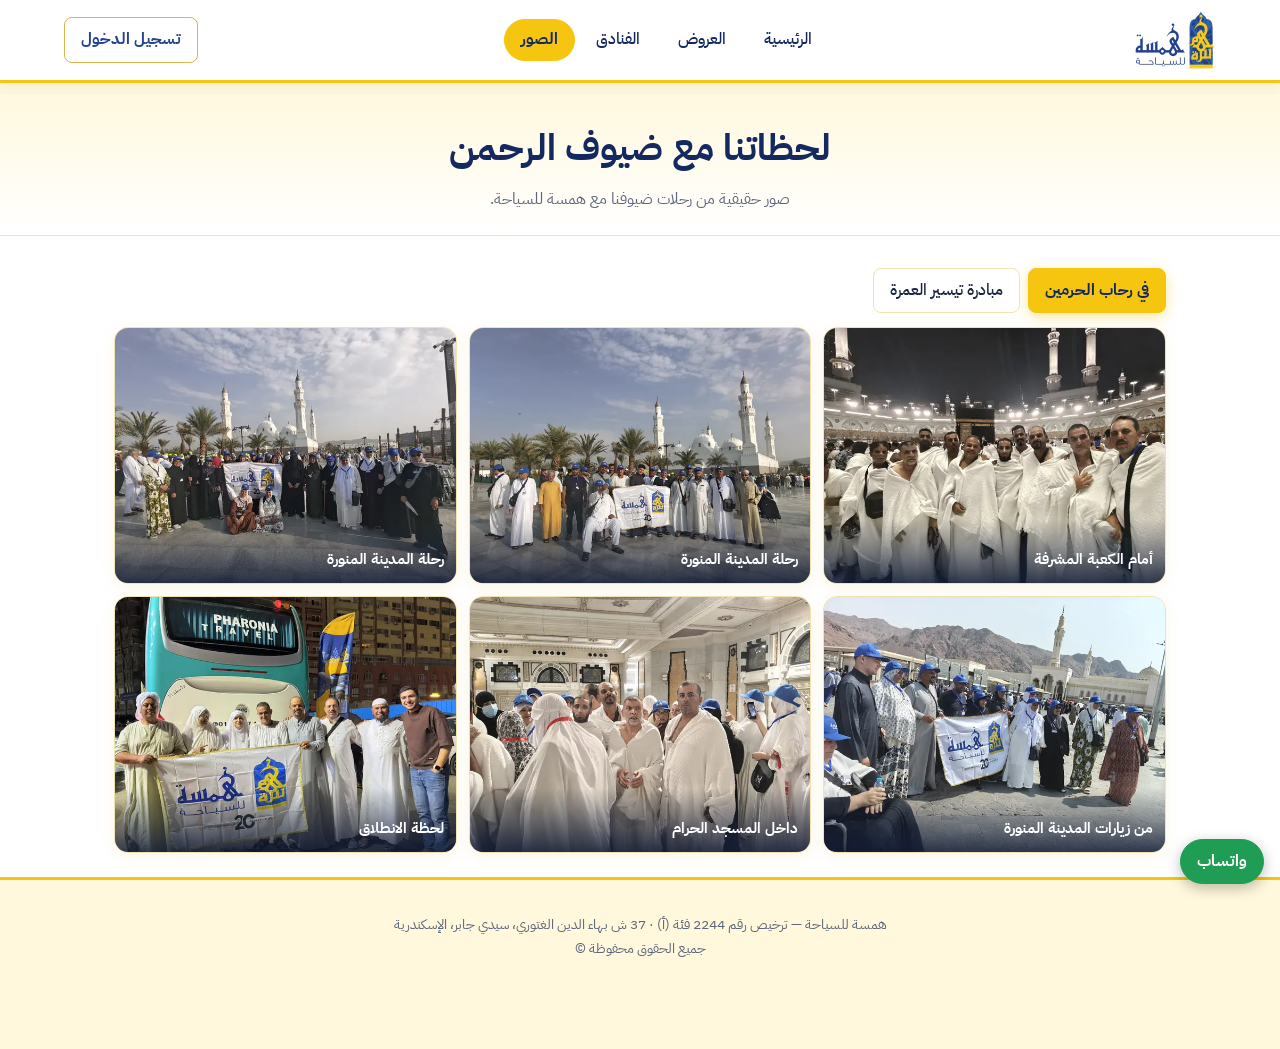
==== gallery.html @ f7a0fb5b "Add files via upload" ====
<!DOCTYPE html>
<html lang="ar" dir="rtl">
<head>
<meta charset="utf-8">
<meta name="viewport" content="width=device-width, initial-scale=1, viewport-fit=cover">
<meta name="theme-color" content="#ffffff">
<title>الصور | همسة للسياحة</title>
<meta name="description" content="صور حقيقية من رحلات ضيوف الرحمن مع همسة للسياحة.">
<link rel="icon" href="images/favicon.png">
<link rel="preconnect" href="https://fonts.googleapis.com">
<link rel="preconnect" href="https://fonts.gstatic.com" crossorigin>
<link rel="preconnect" href="https://script.google.com">
<link href="https://fonts.googleapis.com/css2?family=IBM+Plex+Sans+Arabic:wght@400;500;700&display=swap" rel="stylesheet">
<link rel="stylesheet" href="style.css">
</head>
<body>
<header><a href="index.html" aria-label="همسة للسياحة"><img src="images/logo-header.webp" width="164" height="120" alt="همسة للسياحة" style="height:60px;display:block;width:auto"></a>
<nav class="nv" aria-label="التنقل"><a href="index.html">الرئيسية</a><a href="offers.html">العروض</a><a href="hotels.html">الفنادق</a><a href="gallery.html" aria-current="page">الصور</a></nav>
<span class="acts"><button id="adminBtn" type="button" hidden>لوحة التحكم</button> <button id="loginBtn" type="button">تسجيل الدخول</button></span></header>
<div class="ph"><h1>لحظاتنا مع ضيوف الرحمن</h1><p>صور حقيقية من رحلات ضيوفنا مع همسة للسياحة.</p></div>
<main>
<section id="gallery" aria-label="معرض الصور"><div class="tabs" id="gtabs" role="tablist"></div><div class="gg" id="gg"></div></section>
</main>
<footer>همسة للسياحة — ترخيص رقم 2244 فئة (أ) · 37 ش بهاء الدين الغتوري، سيدي جابر، الإسكندرية<br>جميع الحقوق محفوظة ©</footer>
<a class="btn wa" id="wa" target="_blank" rel="noopener">واتساب</a>

<dialog id="glb" aria-label="معرض الصور"><button class="gx" type="button" aria-label="إغلاق">✕</button><button class="gn gp" type="button" aria-label="السابق"><svg width="22" height="22" viewBox="0 0 24 24" fill="none" stroke="currentColor" stroke-width="2.6" stroke-linecap="round" stroke-linejoin="round" aria-hidden="true"><path d="M9 5l7 7-7 7"/></svg></button><button class="gn gnx" type="button" aria-label="التالي"><svg width="22" height="22" viewBox="0 0 24 24" fill="none" stroke="currentColor" stroke-width="2.6" stroke-linecap="round" stroke-linejoin="round" aria-hidden="true"><path d="M15 5l-7 7 7 7"/></svg></button><figure><img alt=""><figcaption><b></b><small></small></figcaption></figure></dialog>

<script src="common.js"></script>
<script>ui();
// ===== لحظاتنا مع ضيوف الرحمن =====
// عشان تضيف صورة: حطها في images/gallery وضيف سطر هنا. التابات الفاضية بتختفي لوحدها.
const GCATS = { umra: 'في رحاب الحرمين', hajj: 'صور الحج', qora: 'مبادرة تيسير العمرة' };
// r = نسبة عرض/ارتفاع الصورة لو مش أفقية 4/3 (مثلاً بوستر طولي '4/5' أو صورة طولية '2/3'). التاب اللي فيه نسب مختلفة بيتعرض متراصّ تلقائي.
const GPH = [
  { c: 'umra', f: 'umra-1', t: 'أمام الكعبة المشرفة' },
  { c: 'umra', f: 'umra-2', t: 'رحلة المدينة المنورة' },
  { c: 'umra', f: 'umra-3', t: 'رحلة المدينة المنورة' },
  { c: 'umra', f: 'umra-4', t: 'من زيارات المدينة المنورة' },
  { c: 'umra', f: 'umra-5', t: 'داخل المسجد الحرام' },
  { c: 'umra', f: 'umra-6', t: 'لحظة الانطلاق' },
  { c: 'qora', f: 'qora-1', t: 'مبروك عمرة التيسير' },
  { c: 'qora', f: 'init-1', t: 'مبادرة تيسير العمرة', q: 1, r: '4/5' },
  { c: 'qora', f: 'qora-2', t: 'حضور سحب قرعة التيسير' },
  { c: 'qora', f: 'init-2', t: 'مبادرة تيسير العمرة', q: 1, r: '4/5' },
  { c: 'qora', f: 'qora-3', t: 'فرحة الحضور' },
  { c: 'qora', f: 'init-3', t: 'مبادرة تيسير العمرة', q: 1, r: '4/5' },
  { c: 'qora', f: 'qora-4', t: 'لحظات الفرح بعد الإعلان', r: '2/3' },
  { c: 'qora', f: 'init-4', t: 'مبادرة تيسير العمرة', q: 1, r: '4/5' },
  { c: 'qora', f: 'qora-5', t: 'دموع الفرح', r: '2/3' }
];
(() => {
  const $ = s => document.querySelector(s), cats = Object.keys(GCATS).filter(k => GPH.some(p => p.c === k));
  if (!cats.length) { $('#gg').innerHTML = '<p class="empty">الصور هتتضاف قريب.</p>'; return; }
  let cur = cats[0], list = [], idx = 0;
  const e = x => String(x).replace(/[&<>"]/g, c => ({ '&': '&amp;', '<': '&lt;', '>': '&gt;', '"': '&quot;' }[c]));
  function show() {
    list = GPH.filter(p => p.c === cur);
    $('#gg').className = 'gg' + (list.some(p => p.r) ? ' mas' : '');
    $('#gg').innerHTML = list.map((p, i) => `<a class="gi" href="images/gallery/${p.f}.webp" data-i="${i}" style="aspect-ratio:${p.r || '4/3'}"><img loading="lazy" decoding="async" width="640" height="480" alt="${e(p.t)}" src="images/gallery/${p.f}-t.webp"${p.p ? ` style="object-position:${p.p}"` : ''}>${p.q ? '' : `<span>${e(p.t)}</span>`}</a>`).join('');
  }
  function tabs() {
    $('#gtabs').hidden = cats.length < 2;
    $('#gtabs').innerHTML = cats.map(k => `<button type="button" role="tab" data-g="${k}" class="${k === cur ? 'on' : ''}" aria-selected="${k === cur}">${GCATS[k]}</button>`).join('');
  }
  $('#gtabs').onclick = ev => { const k = ev.target.dataset.g; if (!k) return; cur = k; tabs(); show(); };
  const dlg = $('#glb'), im = dlg.querySelector('img');
  function open(i) {
    idx = (i + list.length) % list.length; const p = list[idx];
    im.style.opacity = 0; im.onload = im.onerror = () => { im.style.opacity = 1; };
    im.src = 'images/gallery/' + p.f + '.webp'; im.alt = p.t;
    dlg.querySelector('figcaption b').textContent = p.t;
    dlg.querySelector('figcaption small').textContent = (idx + 1) + ' من ' + list.length;
    if (!dlg.open) dlg.showModal();
    const n = list[(idx + 1) % list.length]; new Image().src = 'images/gallery/' + n.f + '.webp';
  }
  $('#gg').onclick = ev => { const a = ev.target.closest('.gi'); if (!a) return; ev.preventDefault(); open(+a.dataset.i); };
  dlg.querySelector('.gx').onclick = () => dlg.close();
  dlg.querySelector('.gp').onclick = () => open(idx - 1);
  dlg.querySelector('.gnx').onclick = () => open(idx + 1);
  dlg.addEventListener('click', ev => { if (ev.target === dlg || ev.target.tagName === 'FIGURE') dlg.close(); });
  dlg.addEventListener('keydown', ev => { if (ev.key === 'ArrowLeft') open(idx + 1); else if (ev.key === 'ArrowRight') open(idx - 1); });
  let x0 = null;
  dlg.addEventListener('touchstart', ev => { x0 = ev.touches[0].clientX; }, { passive: true });
  dlg.addEventListener('touchend', ev => { if (x0 === null) return; const dx = ev.changedTouches[0].clientX - x0; x0 = null; if (Math.abs(dx) > 50) open(dx < 0 ? idx + 1 : idx - 1); });
  tabs(); show();
})();
</script>
</body>
</html>
---- style.css ----
:root{color-scheme:light;--bg:#ffffff;--card:#ffffff;--ink:#1a2540;--mute:#5d667c;--hd:#14295f;--g:#24448f;--g2:#24448f;--gold:#8a6700;--gd:#d49b00;--y:#f5c50f;--line:#f0e3b3;--tint:#fff8dc;--err:#b3261e}
*{box-sizing:border-box}html{scroll-behavior:smooth}
body{overflow-x:clip;margin:0;font:16px/1.7 'IBM Plex Sans Arabic',Tahoma,sans-serif;background:var(--bg);color:var(--ink)}
header{position:sticky;top:0;z-index:5;background:var(--hd);color:#fff;border-bottom:3px solid var(--y);display:flex;align-items:center;justify-content:space-between;padding:10px 5vw}
header b{font-size:1.25rem}header button{background:transparent;border:1px solid #fff8;color:#fff}
.hero{position:relative;overflow:hidden;background:#14295f url(images/kaaba-day.webp) center/cover;color:#fff;padding:72px 5vw 80px;border-bottom:4px solid var(--y)}.hero video{position:absolute;inset:0;width:100%;height:100%;object-fit:cover;opacity:.45}.hero:before{content:"";position:absolute;inset:0;background:linear-gradient(90deg,#14295fee 30%,#14295f55);z-index:1}.hero>*:not(video){position:relative;z-index:2}@media(prefers-reduced-motion:reduce){.hero video{display:none}}.gal{display:grid;grid-template-columns:repeat(auto-fill,minmax(200px,1fr));gap:8px}.gal img{width:100%;height:150px;object-fit:cover;border-radius:10px}
.hero h1{margin:0 0 8px;color:#fff;font-size:clamp(1.8rem,5vw,3rem);line-height:1.3;max-width:20ch}.hero p{margin:0 0 20px;max-width:55ch;opacity:.9}
main{max-width:1100px;margin:auto;padding:24px 5vw}
button,.btn{font:inherit;cursor:pointer;border-radius:8px;border:1px solid var(--g2);background:var(--g2);color:#fff;padding:8px 16px;text-decoration:none;display:inline-block}
button.o,.btn.o{background:transparent;color:var(--g)}button.d{border-color:var(--err);background:transparent;color:var(--err)}
button:focus-visible,input:focus-visible,select:focus-visible,textarea:focus-visible{outline:3px solid var(--gold);outline-offset:2px}
.tabs{display:flex;gap:8px;flex-wrap:wrap;margin:8px 0 16px}.tabs button{background:var(--card);color:var(--ink);border-color:var(--line)}.tabs button.on{background:var(--hd);color:var(--y);border-color:var(--y)}
.filters{display:flex;gap:8px;flex-wrap:wrap;margin-bottom:16px}
input,select,textarea{font:inherit;padding:8px 10px;border:1px solid var(--line);border-radius:8px;background:var(--card);color:var(--ink);width:100%}
.filters input,.filters select{width:auto;flex:1 1 150px}
.grid{display:grid;grid-template-columns:repeat(auto-fill,minmax(290px,1fr));gap:16px}
.card{background:var(--card);border:1px solid var(--line);border-radius:12px;overflow:hidden;display:flex;flex-direction:column}
.card img{width:100%;height:160px;object-fit:cover}.card div{padding:16px;display:flex;flex-direction:column;gap:8px;flex:1}
.card h3{margin:0;font-size:1.1rem}.price{color:var(--gold);font-weight:700;font-size:1.15rem}
.meta{color:var(--mute);font-size:.9rem}.det{white-space:pre-line;font-size:.92rem;color:var(--mute)}.card .row{margin-top:auto;display:flex;gap:8px}
section{margin-top:40px}h2{margin:0 0 12px;font-size:1.5rem}
form.f{display:grid;gap:12px;grid-template-columns:repeat(auto-fit,minmax(220px,1fr));background:var(--card);border:1px solid var(--line);border-radius:12px;padding:20px}
form.f .w{grid-column:1/-1}label{display:grid;gap:4px;font-size:.92rem;color:var(--mute)}.hp{position:absolute;top:0;left:0;width:1px;height:1px;opacity:0;overflow:hidden;pointer-events:none}
.msg{padding:10px;border-radius:8px;margin-top:8px}.ok{background:#24448f22}.er{background:#b3261e22;color:var(--err)}
dialog{border:1px solid var(--line);border-radius:12px;background:var(--bg);color:var(--ink);width:min(560px,94vw);max-height:92vh}
dialog::backdrop{background:#0008}
table{width:100%;border-collapse:collapse;background:var(--card);font-size:.9rem}th,td{padding:8px;border-bottom:1px solid var(--line);text-align:start;vertical-align:top}
.tw{overflow-x:auto}.empty{color:var(--mute);padding:24px;text-align:center}
footer{padding:32px 5vw;text-align:center;color:var(--mute);font-size:.9rem}
.wa{position:fixed;bottom:16px;inset-inline-start:16px;background:#1f9d55;border-color:#1f9d55;border-radius:50px;z-index:4}

.fc{background:var(--card);border:1px solid var(--line);border-radius:16px;overflow:hidden;display:flex;flex-direction:column;box-shadow:0 4px 16px #14295f14}
.fh{position:relative;height:150px;background:#14295f}.fh img{width:100%;height:100%;object-fit:cover;opacity:.85}
.bd{position:absolute;inset-inline-start:12px;bottom:-14px;background:var(--hd);color:var(--y);border:2px solid var(--y);border-radius:50px;padding:2px 16px;font-weight:700}
.fb{padding:24px 16px 16px;display:flex;flex-direction:column;gap:10px;flex:1}.fb h3{margin:0;font-size:1.1rem;color:var(--g)}
.fb ul{margin:0;padding:0;list-style:none;display:grid;gap:4px;font-size:.92rem}.fb li{border-bottom:1px dashed var(--line);padding-bottom:4px}
.pg{display:grid;grid-template-columns:repeat(3,1fr);gap:6px;background:var(--hd);padding:8px;border-radius:12px;border-bottom:3px solid var(--y)}
.pg i{font-style:normal;display:grid;text-align:center;color:#fff;font-size:.78rem;line-height:1.3;background:#ffffff14;border-radius:8px;padding:6px 2px}.pg b{color:var(--y);font-size:1.05rem}
.fb .row{margin-top:auto;display:flex;gap:8px}.fb .row .bk{flex:1;background:var(--y);border-color:var(--y);color:#14295f;font-weight:700}
.ty{background:linear-gradient(135deg,#e3ebfa,#fff8d6);border:1px solid var(--line);border-radius:16px;padding:16px;margin-bottom:16px;color:#101b36}.ty h3{margin:0 0 4px;font-size:1.3rem}
.ty .st{display:grid;grid-template-columns:repeat(auto-fit,minmax(180px,1fr));gap:8px;margin:10px 0}.ty .st span{background:#fff;border-radius:10px;padding:8px 12px;border:1px solid #24448f33}
.ty .ex{background:#f5c50f33;border-radius:10px;padding:8px 12px;font-size:.92rem}
.fh.im{height:auto;background:#fff}.fh.im img{height:auto;opacity:1;cursor:zoom-in;display:block}.fh.im .bd{display:none}
#idlg{padding:0;width:min(720px,96vw)}#idlg img{width:100%;display:block}#idlg button{position:absolute;top:8px;inset-inline-start:8px}
.tb{display:flex;gap:8px;flex-wrap:wrap;margin-bottom:12px;align-items:center}.tb input,.tb select{width:auto;flex:1 1 140px}
.bulk{display:flex;gap:8px;flex-wrap:wrap;align-items:center;background:var(--card);border:2px solid var(--y);border-radius:10px;padding:10px;margin-bottom:12px;position:sticky;top:0;z-index:3}.bulk input,.bulk select{width:auto}
tr.off td:nth-child(2),tr.off td:nth-child(3){opacity:.5}.ac{white-space:nowrap}
.sw{border-radius:50px;padding:4px 14px;background:transparent;color:var(--mute);border-color:var(--line)}.sw.on{background:#1f9d55;border-color:#1f9d55;color:#fff}
fieldset.rm{border:1px solid var(--line);border-radius:10px;padding:8px 10px;margin:0}.g2,.g3{display:grid;gap:10px}.g2{grid-template-columns:1fr 1fr}.g3{grid-template-columns:repeat(3,1fr)}
#toast{position:fixed;left:50%;bottom:80px;transform:translateX(-50%);background:var(--hd);color:#fff;padding:10px 18px;border-radius:50px;z-index:10;opacity:0;pointer-events:none;transition:opacity .2s}#toast.show{opacity:1}#toast.bad{background:var(--err)}

/* ===== Hero2: scroll-driven opening (Lando-style) ===== */
.hero2{--p:0;--a:0;--b:1;--c:1;position:relative;background:#14295f;color:#fff;border-bottom:4px solid var(--y)}
.hero2 .stage{position:relative;min-height:100svh;overflow:hidden;display:flex;flex-direction:column;justify-content:center;align-items:center;gap:28px;padding:90px 5vw 70px;text-align:center}
.hero2 .bgm{position:absolute;inset:0;background:url(images/kaaba-day.webp) center/cover;will-change:transform;transform:scale(calc(1 + var(--a)*.28 + var(--b)*.12))}
.hero2 .bgm video{width:100%;height:100%;object-fit:cover;opacity:.5}
.hero2 .shade{position:absolute;inset:0;background:linear-gradient(180deg,#14295fbb,#14295ff2);opacity:calc(.4 + var(--b)*.55)}
.hero2 .layer{position:relative;z-index:2;display:flex;flex-direction:column;align-items:center;justify-content:center}
.hero2.js{height:360vh}
.hero2.js .stage{position:sticky;top:0;height:100svh;min-height:0;display:block;padding:0}
.hero2.js .layer{position:absolute;inset:0;padding:70px 5vw 40px}
.hero2 .big{margin:0;line-height:1}
.hero2 .sc{display:block;will-change:transform,opacity;transform:scale(calc(1 + var(--a)*6));opacity:calc(1 - var(--a)*1.35)}
.hero2 .mask{display:block;overflow:hidden;padding:.08em .08em .18em}
.hero2 .in{display:block;font-weight:700;font-size:clamp(5rem,36vw,26rem);line-height:1.1;color:var(--y);text-shadow:0 8px 40px #14295f88;animation:h2rise 1.3s cubic-bezier(.16,1,.3,1) both}
.hero2 .sub{display:block;margin-top:6px;font-size:clamp(1rem,2.4vw,1.6rem);font-weight:500;letter-spacing:0;opacity:calc(1 - var(--a)*3);animation:h2fade 1s .7s both}
.hero2 .kick{color:var(--y);font-weight:700;font-size:1rem;margin-bottom:14px;opacity:var(--b)}
.hero2 .tl{margin:0;display:flex;flex-wrap:wrap;justify-content:center;gap:.05em .3em;max-width:18ch;font-size:clamp(2.4rem,8vw,6.2rem);line-height:1.35;font-weight:700}
.hero2 .tl span{display:inline-block;transform:translateY(calc((1 - clamp(0, var(--b)*8 - var(--i), 1))*60%));opacity:clamp(0, var(--b)*8 - var(--i), 1)}
.hero2 .tl .y{color:var(--y)}
.hero2 .pp{max-width:50ch;margin:22px 0 20px;opacity:var(--c);transform:translateY(calc((1 - var(--c))*30px))}
.hero2 .cta{background:var(--y);border-color:var(--y);color:#14295f;font-weight:700;opacity:var(--c);transform:translateY(calc((1 - var(--c))*30px))}
.hero2.js .cta{pointer-events:none}.hero2.js.go .cta{pointer-events:auto}
.hero2 .cue,.hero2 .pb{display:none}
.hero2.js .cue{display:flex;position:absolute;z-index:3;bottom:56px;inset-inline:0;justify-content:center;align-items:center;gap:10px;font-size:.85rem;opacity:calc(1 - var(--a)*4)}
.hero2 .cue i{width:2px;height:34px;background:var(--y);transform-origin:top;animation:h2cue 1.6s ease-in-out infinite}
.hero2 .tk{position:absolute;z-index:3;bottom:14px;left:0;right:0;overflow:hidden;direction:ltr;font-size:.85rem;color:#fffc}
.hero2 .tk div{display:flex;gap:28px;width:max-content;animation:h2tk 30s linear infinite}
.hero2 .tk span:nth-child(even){color:var(--y)}
.hero2.js .pb{display:block;position:absolute;z-index:4;bottom:0;right:0;left:0;height:4px;background:var(--y);transform:scaleX(var(--p));transform-origin:right}
@keyframes h2rise{from{transform:translateY(105%)}}
@keyframes h2fade{from{opacity:0;transform:translateY(12px)}}
@keyframes h2cue{0%{transform:scaleY(0)}50%{transform:scaleY(1)}100%{transform:scaleY(1);opacity:0}}
@keyframes h2tk{to{transform:translateX(-50%)}}
@media(prefers-reduced-motion:reduce){.hero2 *{animation:none!important}.hero2 video{display:none}}

/* ===== Responsive: موبايل + كمبيوتر ===== */
html{-webkit-text-size-adjust:100%;overflow-x:clip}
img,video{max-width:100%}
header{padding-inline:max(5vw,env(safe-area-inset-left));padding-top:max(10px,env(safe-area-inset-top));gap:8px}
header>span{display:flex;gap:8px;flex-wrap:wrap;justify-content:flex-end}
main{padding-inline:max(5vw,env(safe-area-inset-left))}
footer{padding-bottom:calc(88px + env(safe-area-inset-bottom))}
.grid{grid-template-columns:repeat(auto-fill,minmax(min(290px,100%),1fr))}
form.f{grid-template-columns:repeat(auto-fit,minmax(min(220px,100%),1fr))}
.gal{grid-template-columns:repeat(auto-fill,minmax(min(200px,45%),1fr))}
button,.btn{touch-action:manipulation;-webkit-tap-highlight-color:transparent}
input,select,textarea{font-size:16px}
dialog{max-height:92vh;max-height:92dvh;overflow:auto;overscroll-behavior:contain}
.wa{bottom:max(16px,env(safe-area-inset-bottom));inset-inline-start:max(16px,env(safe-area-inset-left));box-shadow:0 4px 14px #0004}
#toast{bottom:calc(80px + env(safe-area-inset-bottom));max-width:92vw;text-align:center}
.bulk{top:64px}
@media(hover:hover){button:not(:disabled):hover,.btn:hover{filter:brightness(1.1)}.card:hover,.fc:hover{box-shadow:0 8px 24px #14295f26}}
@media(pointer:coarse){button,.btn,select,input:not([type=checkbox]):not([type=radio]){min-height:44px}.tabs button{padding-inline:18px}}
@media(max-width:640px){
  header b{font-size:1.05rem}
  
  header button{padding:8px 12px;font-size:.9rem}
  main{padding-block:16px}
  h2{font-size:1.25rem}
  .tabs{flex-wrap:nowrap;overflow-x:auto;scrollbar-width:none;margin-inline:-5vw;padding-inline:5vw}
  .tabs::-webkit-scrollbar{display:none}
  .tabs button{white-space:nowrap;flex:0 0 auto}
  .filters input,.filters select,.tb input,.tb select{flex:1 1 100%}
  .g2,.g3{grid-template-columns:1fr}
  .g3{grid-template-columns:1fr 1fr}
  .fh{height:170px}
  .fb .row{flex-wrap:wrap}.fb .row .bk{flex:1 1 100%}
  .fb .row .btn,.fb .row .o{flex:1}
  dialog{width:96vw;padding:14px}
  #idlg{padding:0}
  .ty{padding:12px}.ty h3{font-size:1.1rem}
  table{font-size:.85rem}
  .bulk{top:58px}
  .hero2.js{height:300vh}
  .hero2 .layer{padding-inline:6vw}
  .hero2 .tk{bottom:max(14px,env(safe-area-inset-bottom))}
  .hero2.js .cue{bottom:64px}
}
@media(max-width:360px){.pg{grid-template-columns:1fr 1fr}.g3{grid-template-columns:1fr}}
@media(max-height:480px) and (orientation:landscape){.hero2.js{height:420vh}.hero2 .in{font-size:clamp(4rem,28vh,9rem)}.hero2 .tl{font-size:clamp(1.6rem,9vh,3rem)}.hero2 .cue{display:none!important}}
@media(min-width:1200px){main{max-width:1180px}.hero2 .pp{font-size:1.15rem}}
.hero2 .stage{min-height:92vh;min-height:92svh}
.hero2 .bgm{transform:none}

/* ===== نظام الحركة: هادي على العين، ويلفت الانتباه ===== */
:root{--ease:cubic-bezier(.22,1,.36,1)}
html{scroll-behavior:smooth}
@keyframes up{from{opacity:0;transform:translateY(24px)}}
@keyframes pop{from{opacity:0;transform:scale(.92)}}
@keyframes rise{from{opacity:0;transform:translateY(14px) scale(.97)}}
@keyframes fade{from{opacity:0}}
@keyframes slideIn{from{opacity:0;transform:translateY(-100%)}}
@keyframes waIn{from{opacity:0;transform:translateY(30px) scale(.8)}}
@keyframes pulse{0%{box-shadow:0 0 0 0 #1f9d5588}100%{box-shadow:0 0 0 16px #1f9d5500}}
@keyframes ring{0%{box-shadow:0 0 0 0 #f5c50fb0}100%{box-shadow:0 0 0 20px #f5c50f00}}
@keyframes shine{from{transform:translateX(130%) skewX(-18deg)}to{transform:translateX(-230%) skewX(-18deg)}}
@keyframes wiggle{0%,100%{transform:rotate(0)}25%{transform:rotate(-14deg)}55%{transform:rotate(10deg)}80%{transform:rotate(-5deg)}}
@keyframes heroOut{to{opacity:.1;transform:translateY(-36px) scale(.98)}}
@keyframes bgOut{to{transform:scale(1.1)}}
/* الهيرو: يظهر بالترتيب، كل حاجة في دورها */
header{animation:slideIn .7s var(--ease) both;transition:box-shadow .3s ease}
header.stuck{box-shadow:0 8px 24px #14295f22}
.hero2 .in{animation:h2rise 1.2s var(--ease) .1s both}
.hero2 .sub{animation:h2fade 1s .6s both}
.hero2 .kick{animation:up .8s var(--ease) .85s both}
.hero2 .tl span{animation:up .85s var(--ease) both;animation-delay:calc(1s + var(--i)*.09s)}
.hero2 .pp{animation:up .85s var(--ease) 1.65s both}
.hero2 .cta{position:relative;overflow:hidden;animation:pop .7s var(--ease) 1.95s both,ring 1.8s 3.2s 2}
.hero2 .cta:after{content:"";position:absolute;inset:0;background:linear-gradient(100deg,transparent 30%,#ffffffa8 50%,transparent 70%);transform:translateX(130%);animation:shine 1.2s 2.9s 1 both;pointer-events:none}
.hero2 .tk{animation:fade 1s 2.2s both}
.hero2 .tk:hover div{animation-play-state:paused}
@supports (animation-timeline:view()){
  .hero2 .layer{animation:heroOut linear both;animation-timeline:view();animation-range:exit 5% exit 100%}
  .hero2 .bgm{animation:bgOut linear both;animation-timeline:view();animation-range:exit}
}
/* الظهور وقت السكرول: كل صف بيدخل بتتابع هادي */
.fc,.hc,.gi{transition:transform .3s var(--ease),box-shadow .3s var(--ease),border-color .3s ease}
.rv{opacity:0;transform:translateY(28px) scale(.985)}
.rv:not(.done){transition:opacity .8s var(--ease),transform .8s var(--ease)}
.rv.in{opacity:1;transform:none}
.rv.done{transition-delay:0s}
section h2:after{content:"";display:block;width:56px;height:4px;border-radius:4px;background:var(--y);margin-top:8px;transform-origin:right;transition:transform .9s var(--ease) .2s}
section h2.rv:not(.in):after{transform:scaleX(0)}
/* صندوق التيسير: العناصر تنزل واحدة واحدة */
.ty.in .am span{animation:pop .5s var(--ease) both}
.ty.in .am span:nth-child(1){animation-delay:.25s}.ty.in .am span:nth-child(2){animation-delay:.35s}.ty.in .am span:nth-child(3){animation-delay:.45s}
.ty.in .sp li{animation:up .6s var(--ease) both}
.ty.in .sp li:nth-child(1){animation-delay:.5s}.ty.in .sp li:nth-child(2){animation-delay:.62s}.ty.in .sp li:nth-child(3){animation-delay:.74s}
.ty.in .dr>span{display:inline-block;animation:wiggle 1s 1.1s 1}
.ty.in .ex{animation:up .7s var(--ease) .95s both}
/* التفاعل */
@media(hover:hover){
  .fc:hover{transform:translateY(-6px);box-shadow:0 14px 32px #d49b0033;border-color:#e6c75a}
  .hc:hover .hph img{transform:scale(1.07)}
  .gi:hover{box-shadow:0 12px 28px #14295f2e}
}
.hph img{transition:transform .8s var(--ease)}
button,.btn{transition:transform .2s var(--ease),filter .2s ease,background .25s ease,box-shadow .25s ease,color .25s ease}
button:active,.btn:active{transform:scale(.96)}
.tabs button{transition:background .25s ease,color .25s ease,box-shadow .25s ease,transform .2s var(--ease)}
.tabs button.on{box-shadow:0 4px 14px #f5c50f66}
input,select,textarea{transition:box-shadow .25s ease,border-color .25s ease}
input:focus,select:focus,textarea:focus{outline:none;border-color:var(--y);box-shadow:0 0 0 4px #f5c50f40}
.wa{animation:waIn .7s var(--ease) 1.4s both,pulse 2.4s 3s 3}
dialog[open]{animation:rise .35s var(--ease) both}
dialog[open]::backdrop{animation:fade .3s both}
#toast{transform:translate(-50%,14px);transition:opacity .25s ease,transform .4s var(--ease)}
#toast.show{transform:translate(-50%,0)}
#glb img{transition:opacity .25s ease}
@media(prefers-reduced-motion:reduce){*,*:before,*:after{animation:none!important;transition:none!important}.rv{opacity:1;transform:none}html{scroll-behavior:auto}}

/* ===== صندوق عمرة التيسير ===== */
.ty{padding:0;overflow:hidden;background:var(--card);color:var(--ink);border:1px solid var(--line);border-radius:16px;box-shadow:0 4px 16px #14295f14}
.ty .th{background:var(--hd);color:#fff;padding:20px 22px 18px;border-bottom:3px solid var(--y)}
.ty .th h3{margin:0;font-size:1.5rem;color:var(--y)}
.ty .th p{margin:2px 0 12px;font-size:1.05rem;color:#fff}
.ty .tp{list-style:none;margin:0;padding:0;display:flex;flex-wrap:wrap;gap:8px}
.ty .tp li{background:#ffffff1c;border:1px solid #ffffff40;border-radius:50px;padding:2px 14px;font-size:.9rem}
.ty .tp li:before{content:"✓";color:var(--y);font-weight:700;margin-inline-end:6px}
.ty .tbd{padding:18px 22px 22px;display:grid;gap:16px}
.ty .plans{display:grid;grid-template-columns:repeat(auto-fit,minmax(min(260px,100%),1fr));gap:12px}
.ty .pl{background:var(--bg);border:1px solid var(--line);border-radius:12px;padding:14px;display:grid;gap:6px;text-align:center}
.ty .pl small{color:var(--mute);font-size:.85rem}
.ty .pl b{font-size:1.6rem;color:var(--g);line-height:1.2}
.ty .am{display:grid;grid-template-columns:repeat(3,1fr);gap:6px}
.ty .am span{background:var(--hd);border:1px solid #f5c50f55;color:var(--y);border-radius:8px;padding:6px 0;font-weight:700;font-size:1.1rem}
.ty .sp{list-style:none;margin:0;padding:0;display:grid;grid-template-columns:repeat(auto-fit,minmax(min(200px,100%),1fr));gap:10px}
.ty .sp li{display:flex;align-items:center;gap:10px;background:var(--bg);border:1px solid var(--line);border-radius:12px;padding:10px 12px}
.ty .sp i{flex:none;width:30px;height:30px;border-radius:50%;background:var(--y);color:#14295f;display:grid;place-items:center;font-style:normal;font-weight:700}
.ty .dr{display:flex;align-items:center;gap:12px;border:2px dashed var(--y);border-radius:12px;padding:10px 14px}
.ty .dr>span{font-size:1.8rem;line-height:1}
.ty .dr b{color:var(--g)}
.ty .ex{background:#f5c50f26;border-inline-start:4px solid var(--y);border-radius:8px;padding:10px 14px;font-size:.95rem}
.ty .ex>b:first-child{display:block;color:var(--g);margin-bottom:2px}
.ty .ex .n{color:var(--gold);white-space:nowrap}
@media(max-width:640px){.ty .th{padding:16px}.ty .th h3{font-size:1.3rem}.ty .tbd{padding:14px 16px 18px}.ty .sp{grid-template-columns:1fr}}

/* ===== هوية اللوجو الجديد ===== */
header>a:first-child{background:#fff;border-radius:12px;padding:3px 12px;display:flex;align-items:center;box-shadow:0 2px 8px #0003}
header>a:first-child img{height:60px!important;width:auto}
@media(max-width:640px){header>a:first-child{padding:2px 8px}header>a:first-child img{height:46px!important}}
.hero2 .shade{background:linear-gradient(180deg,#14295fbb,#14295ff2)}

/* ===== ألوان: أبيض أكتر، ثم ذهبي، والأزرق أقل ===== */
body{background:#fff}
header{background:#fff;color:var(--hd);border-bottom:3px solid var(--y);box-shadow:0 2px 12px #14295f12}
header button{background:transparent;border:1px solid #d9b84a;color:var(--g)}
header>a:first-child{background:none;box-shadow:none;padding:0;border-radius:0}
button,.btn{background:var(--y);border-color:var(--y);color:var(--hd);font-weight:700}
button.o,.btn.o{background:transparent;color:var(--g);border-color:#d9b84a}
button.d{background:transparent;border-color:var(--err);color:var(--err)}
.tabs button{background:#fff;color:var(--ink);border-color:var(--line);font-weight:500}
.tabs button.on{background:var(--y);color:var(--hd);border-color:var(--y);font-weight:700}
input,select,textarea{border-color:#e6d594}
form.f{background:var(--tint)}
.bd{background:var(--y);color:var(--hd);border:2px solid #fff;box-shadow:0 2px 8px #0002}
.fh{background:#fff4cf}
.pg{background:var(--tint);border:1px solid var(--line);border-bottom:3px solid var(--y)}
.pg i{background:#fff;color:var(--ink);border:1px solid var(--line)}
.pg b{color:var(--g)}
.fc,.card{border-color:var(--line);box-shadow:0 4px 16px #d49b0018}
footer{background:var(--tint);border-top:3px solid var(--y);color:var(--mute)}
#toast{background:var(--hd)}
.hero2{background:#fff;color:#1a2540}
.hero2 .shade{opacity:1;background:linear-gradient(180deg,#ffffffd9,#fff8dcf0)}
.hero2 .bgm video{opacity:.35}
.hero2 .in{color:#efb600;text-shadow:0 6px 28px #d49b0055}
.hero2 .kick{color:var(--gold)}
.hero2 .tl .y{color:var(--gd)}
.hero2 .tk{color:var(--mute)}
.hero2 .tk span:nth-child(even){color:var(--gd)}
.hero2 .cta{background:var(--y);color:var(--hd)}
.ty .th{background:var(--tint);color:var(--ink);border-bottom:3px solid var(--y)}
.ty .th h3{color:var(--hd)}
.ty .th p{color:var(--ink)}
.ty .tp li{background:#fff;border:1px solid var(--line);color:var(--ink)}
.ty .tp li:before{color:var(--gd)}
.ty .am span{background:var(--y);color:var(--hd);border:0}
.ty .pl{background:#fff}
.ty .sp li{background:#fff}
.sw.on{color:#fff}
.btn.wa,.wa{background:#1f9d55;border-color:#1f9d55;color:#fff}
.dt{display:flex;align-items:center;gap:8px;width:fit-content;max-width:100%;background:var(--tint);border:1px solid var(--line);border-inline-start:4px solid var(--y);border-radius:10px;padding:4px 12px;font-weight:700;color:var(--hd);font-size:.95rem}
[hidden]{display:none!important}

/* ===== لحظاتنا مع ضيوف الرحمن ===== */
html{scroll-padding-top:92px}
#gallery .gsub{margin:-6px 0 14px;color:var(--mute)}
#gallery .tabs{margin-bottom:14px}
.gg{display:grid;grid-template-columns:repeat(auto-fill,minmax(min(var(--gm,300px),46%),1fr));gap:12px}
.gi{position:relative;display:block;aspect-ratio:var(--ar,4/3);overflow:hidden;border-radius:14px;border:1px solid var(--line);background:var(--tint);box-shadow:0 4px 16px #d49b0018;cursor:zoom-in}
.gi img{width:100%;height:100%;object-fit:cover;display:block;transition:transform .5s ease}
.gi span{position:absolute;inset:auto 0 0 0;padding:28px 12px 10px;color:#fff;font-weight:700;font-size:.95rem;background:linear-gradient(transparent,#101b36d9);pointer-events:none}
@media(hover:hover){.gi:hover img{transform:scale(1.06)}}
.gi:focus-visible{outline:3px solid var(--y);outline-offset:3px}
#glb{padding:0;border:0;margin:0;width:100vw;max-width:100vw;height:100vh;height:100dvh;max-height:none;background:#0a1230f5;color:#fff;overflow:hidden}
#glb::backdrop{background:#000}
#glb figure{margin:0;height:100%;display:flex;flex-direction:column;align-items:center;justify-content:center;gap:10px;padding:56px 12px max(14px,env(safe-area-inset-bottom))}
#glb img{max-width:100%;max-height:calc(100dvh - 150px);object-fit:contain;border-radius:8px;touch-action:pan-y}
#glb figcaption{text-align:center}#glb figcaption b{display:block;font-size:1.05rem}#glb figcaption small{color:#ffffffb3}
#glb .gx,#glb .gn{position:absolute;background:#ffffff1f;border:1px solid #ffffff50;color:#fff;border-radius:50%;width:46px;height:46px;min-height:46px;padding:0;display:grid;place-items:center;font-size:1.6rem;line-height:1}
#glb .gx{top:max(10px,env(safe-area-inset-top));inset-inline-start:12px;font-size:1.1rem}
#glb .gn{top:50%;transform:translateY(-50%)}
#glb .gp{inset-inline-start:10px}#glb .gnx{inset-inline-end:10px}
#glb .gn:active{transform:translateY(-50%) scale(.94)}
@media(max-width:640px){#glb .gn{top:auto;bottom:max(14px,env(safe-area-inset-bottom));transform:none}#glb .gn:active{transform:scale(.94)}#glb figure{padding-bottom:76px}#glb img{max-height:calc(100dvh - 190px)}}

/* ===== فنادقنا ===== */
#hotels{margin-top:28px}
#hotels .gsub{margin:-6px 0 6px;color:var(--mute)}
.hgrp{margin:20px 0 6px}
.hgh{display:flex;align-items:center;gap:10px;flex-wrap:wrap;margin:0 0 10px}
.hgh .st{color:var(--gd);font-size:1.2rem;letter-spacing:2px;line-height:1}
.hgh h3{margin:0;font-size:1.1rem;color:var(--hd)}
.hgh .ds{background:var(--tint);border:1px solid var(--line);border-radius:50px;padding:2px 12px;font-size:.88rem;font-weight:700;color:var(--hd)}
.hl{display:grid;grid-template-columns:repeat(auto-fill,minmax(min(250px,100%),1fr));gap:12px}
.hc{display:flex;flex-direction:column;background:#fff;border:1px solid var(--line);border-radius:14px;overflow:hidden;box-shadow:0 4px 16px #d49b0018;transition:transform .25s ease,box-shadow .25s ease,opacity .6s ease}
@media(hover:hover){.hc:hover{transform:translateY(-4px);box-shadow:0 8px 24px #d49b0030}}
.hph{position:relative;aspect-ratio:16/10;background:linear-gradient(135deg,#fff1c2,#fffaf0);display:grid;place-items:center}
.hph.no{aspect-ratio:16/6}
.hph.no .hsb{display:none}
.hph img{position:absolute;inset:0;width:100%;height:100%;object-fit:cover}
.hph svg{width:54px;height:54px;color:var(--gd);opacity:.55}
.hsb{position:absolute;top:8px;inset-inline-start:8px;background:#fff;border:1px solid var(--line);border-radius:50px;padding:0 10px;color:var(--gd);font-size:.85rem;font-weight:700;line-height:1.7;box-shadow:0 2px 6px #0002}
.hb2{padding:12px 14px 14px;display:grid;gap:3px;flex:1;align-content:start}
.hb2 h4{margin:0;font-size:1.05rem;color:var(--hd)}
.hb2 .hw{color:var(--mute);font-size:.9rem}
.hb2 .btn{display:block;text-align:center;margin-top:8px}

@media(max-width:640px){
  html{scroll-padding-top:84px}
  header{gap:6px;padding-block:6px}
  header>span{gap:6px;flex-wrap:wrap;min-width:0}
  header>a:first-child{flex:none}
  header button{padding:6px 9px;font-size:.84rem;min-height:38px;white-space:nowrap}
  header>a:first-child img{height:42px!important}
}
.gg.mas{display:block;column-count:3;column-gap:12px}
.gg.mas .gi{margin-bottom:12px;break-inside:avoid;width:100%}
@media(max-width:640px){.gg.mas{column-count:2;column-gap:10px}.gg.mas .gi{margin-bottom:10px}}

/* ===== الدفع عن طريق البنك ===== */
#pay{margin-top:28px}
#pay .gsub{margin:-6px 0 6px;color:var(--mute)}
.pst{list-style:none;margin:14px 0;padding:0;display:grid;grid-template-columns:repeat(auto-fit,minmax(min(230px,100%),1fr));gap:10px}
.pst li{display:flex;align-items:center;gap:10px;background:var(--tint);border:1px solid var(--line);border-radius:12px;padding:10px 12px}
.pst i{flex:none;width:30px;height:30px;border-radius:50%;background:var(--y);color:var(--hd);display:grid;place-items:center;font-style:normal;font-weight:700}
.bl{display:grid;grid-template-columns:repeat(auto-fit,minmax(min(330px,100%),1fr));gap:12px}
.bn{background:#fff;border:1px solid var(--line);border-top:4px solid var(--y);border-radius:14px;padding:14px 16px;box-shadow:0 4px 16px #d49b0018}
.bn h3{margin:0 0 6px;color:var(--hd);display:flex;align-items:center;gap:8px;font-size:1.1rem}
.bn h3 svg{width:26px;height:26px;color:var(--gd);flex:none}
.br{display:grid;grid-template-columns:90px 1fr auto;align-items:center;gap:8px;padding:8px 0;border-top:1px dashed var(--line)}
.br:first-of-type{border-top:0}
.br .bl2{color:var(--mute);font-size:.88rem}
.br .bv{font-weight:700;color:var(--hd);overflow-wrap:anywhere;text-align:right;font-variant-numeric:tabular-nums}
.cp{background:#fff;border:1px solid #d9b84a;color:var(--g);min-height:36px;padding:2px 12px;font-size:.85rem;font-weight:700}
.cp.ok{background:var(--y);border-color:var(--y);color:var(--hd)}
.pnote{margin:14px 0 12px;padding:10px 14px;border-inline-start:4px solid var(--y);background:var(--tint);border-radius:8px;font-size:.92rem}
#payWa{display:inline-block}
@media(max-width:480px){.br{grid-template-columns:1fr auto}.br .bl2{grid-column:1/-1}}

/* ===== تقسيم الموقع لصفحات ===== */
header{gap:10px}
.nv{display:flex;gap:4px;align-items:center;flex-wrap:wrap;justify-content:center}
.nv a{color:var(--hd);text-decoration:none;font-weight:500;padding:6px 16px;border-radius:50px;min-height:40px;display:inline-flex;align-items:center;border:1px solid transparent;transition:background .2s}
.nv a:hover{background:var(--tint)}
.nv a[aria-current=page]{background:var(--y);font-weight:700;border-color:var(--y)}
.acts{display:flex;gap:6px;align-items:center}
@media(max-width:760px){
  header{flex-wrap:wrap}
  .nv{order:3;flex:1 0 100%;flex-wrap:nowrap;overflow-x:auto;justify-content:flex-start;padding-bottom:2px;scrollbar-width:none}
  .nv::-webkit-scrollbar{display:none}
  .nv a{padding:4px 14px;min-height:36px;white-space:nowrap;font-size:.92rem}
}
.ph{background:linear-gradient(180deg,var(--tint),#fff);border-bottom:1px solid var(--line);padding:34px 5vw 22px;text-align:center}
.ph h1{margin:0 0 6px;color:var(--hd);font-size:clamp(1.6rem,4vw,2.3rem)}
.ph p{margin:0 auto;max-width:60ch;color:var(--mute)}
main>section:first-child{margin-top:0}
/* الرئيسية */
.hm{display:grid;grid-template-columns:repeat(auto-fit,minmax(min(300px,100%),1fr));gap:16px}
.hmc{position:relative;display:flex;flex-direction:column;justify-content:flex-end;min-height:300px;border-radius:18px;overflow:hidden;color:#fff;text-decoration:none;background:#14295f;border:1px solid var(--line);box-shadow:0 6px 20px #14295f22}
.hmc img{position:absolute;inset:0;width:100%;height:100%;object-fit:cover;transition:transform .5s ease}
.hmc:after{content:"";position:absolute;inset:0;background:linear-gradient(transparent 25%,#101b36ea)}
.hmc div{position:relative;z-index:1;padding:20px;display:block}
.hmc h3{margin:0 0 4px;font-size:1.45rem;color:#fff}
.hmc p{margin:0 0 12px;opacity:.92;font-size:.95rem}
.hmc .go{display:inline-block;background:var(--y);color:var(--hd);font-weight:700;border-radius:8px;padding:6px 18px}
@media(hover:hover){.hmc:hover img{transform:scale(1.06)}}
.hmc:focus-visible{outline:3px solid var(--y);outline-offset:3px}
.chips{display:flex;gap:8px;flex-wrap:wrap;margin-top:14px}
.chips a{background:var(--tint);border:1px solid var(--line);color:var(--hd);font-weight:700;border-radius:50px;padding:6px 18px;text-decoration:none}
.chips a:hover{background:var(--y)}
.cta2{text-align:center;background:var(--tint);border:1px solid var(--line);border-radius:18px;padding:28px 18px}
.cta2 h2{margin:0 0 6px}.cta2 p{margin:0 0 14px;color:var(--mute)}
/* الفنادق */
.hf{display:flex;gap:8px;flex-wrap:wrap;align-items:center;margin:0 0 6px}
.hf .tabs{margin:0}.hf input{flex:1 1 200px;width:auto;min-width:0}
.hi{display:grid;gap:3px;margin:6px 0 2px;padding:0;list-style:none;font-size:.9rem;color:var(--mute)}
.hi li{display:flex;gap:6px;align-items:baseline}.hi b{color:var(--hd);font-weight:700}
.hoc{display:inline-block;width:fit-content;background:var(--y);color:var(--hd);border-radius:50px;padding:0 12px;font-size:.82rem;font-weight:700;margin-top:4px}
.hrow{display:flex;gap:8px;margin-top:10px}
.hrow>*{flex:1;text-align:center;padding:6px 10px;min-height:40px;display:inline-flex;align-items:center;justify-content:center}
.hb2 .hrow .btn{margin-top:0}
#hdlg{width:min(740px,96vw);padding:0;overflow:auto;max-height:94vh;max-height:94dvh}
#hdlg .hx{position:absolute;top:10px;inset-inline-start:10px;z-index:2;width:42px;height:42px;min-height:42px;border-radius:50%;padding:0;background:#fff;border-color:var(--line);color:var(--hd)}
.hdh{position:relative;aspect-ratio:16/8;background:linear-gradient(135deg,#fff1c2,#fffaf0);display:grid;place-items:center}
.hdh img{position:absolute;inset:0;width:100%;height:100%;object-fit:cover}
.hdh.no{aspect-ratio:16/4}
.hdh .hsb{font-size:1rem;padding:0 14px}
.hdb{padding:16px 18px 20px;display:grid;gap:14px}
.hdb h2{margin:0;font-size:1.5rem;color:var(--hd)}
.hdt th{width:38%;color:var(--mute);font-weight:500;white-space:nowrap}
.hdt td{font-weight:700;color:var(--hd)}
.hdb h3{margin:0;font-size:1.05rem}
.hmap{width:100%;height:280px;border:0;border-radius:12px;background:var(--tint)}
.hol{display:grid;gap:6px;margin:0;padding:0;list-style:none}
.hol a{display:flex;justify-content:space-between;gap:10px;background:var(--tint);border:1px solid var(--line);border-radius:10px;padding:8px 12px;color:var(--ink);text-decoration:none}
.hol a b{color:var(--gold)}
.hnote{font-size:.85rem;color:var(--mute);margin:0}
.hfeat{display:flex;flex-wrap:wrap;gap:6px;margin:0;padding:0;list-style:none}
.hfeat li{background:#fff;border:1px solid var(--line);border-radius:50px;padding:2px 12px;font-size:.88rem}
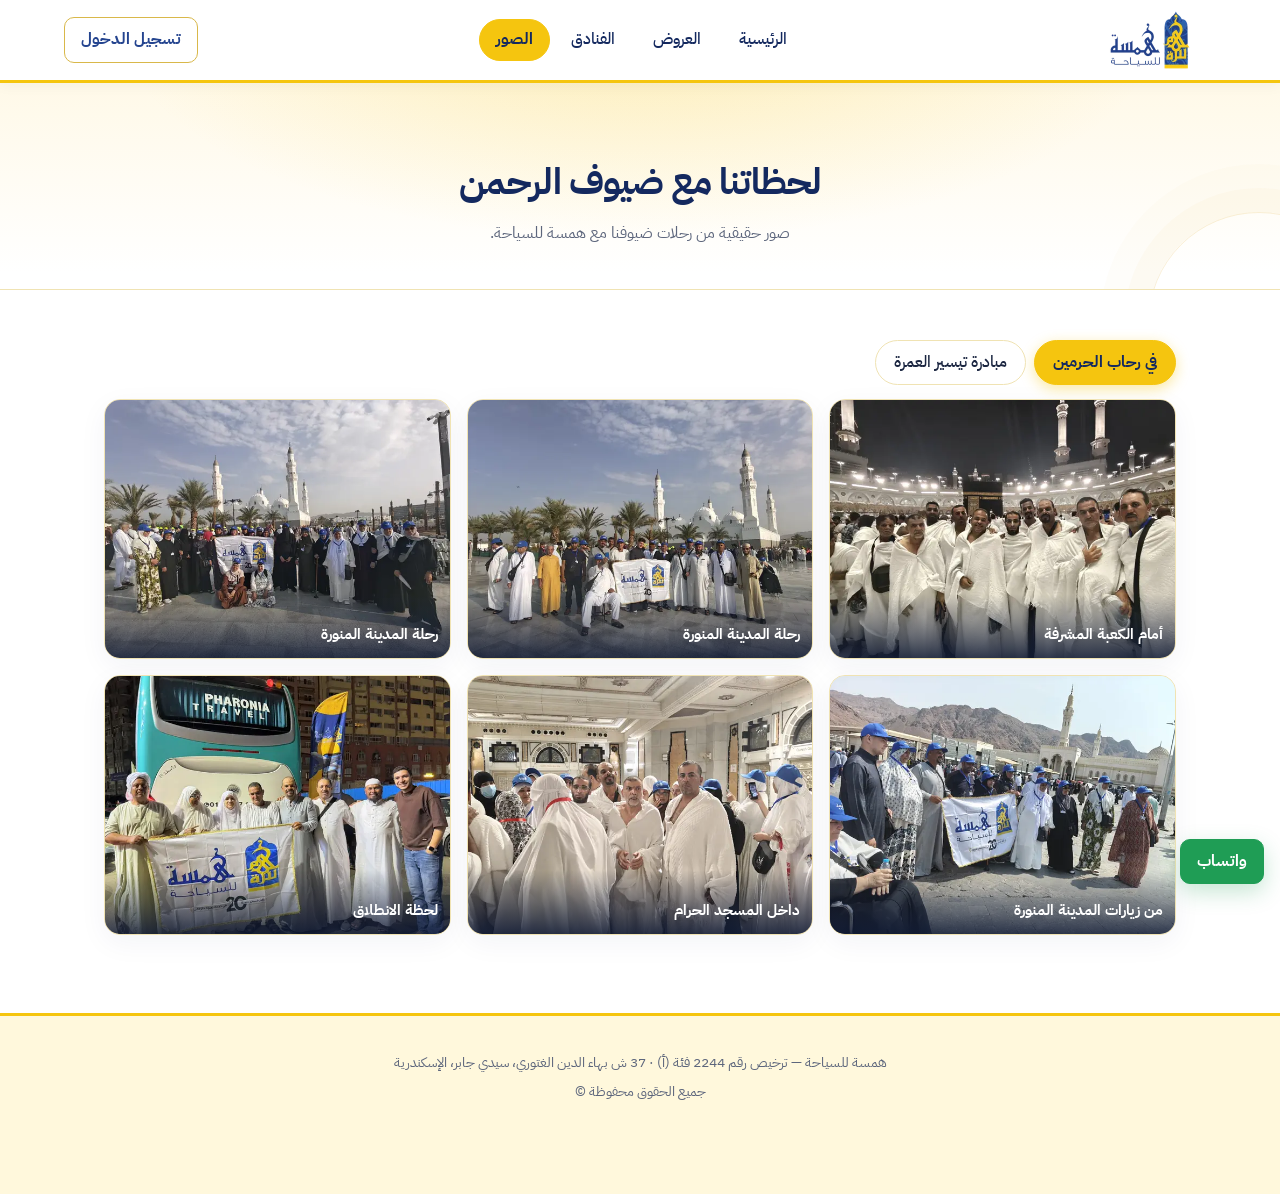
==== commit 64710537: "Add files via upload" ====
--- a/gallery.html
+++ b/gallery.html
@@ -14,7 +14,7 @@
 <link rel="stylesheet" href="style.css">
 </head>
 <body>
-<header><a href="index.html" aria-label="همسة للسياحة"><img src="images/logo-header.webp" width="164" height="120" alt="همسة للسياحة" style="height:60px;display:block;width:auto"></a>
+<header><a href="index.html" aria-label="همسة للسياحة"><img src="images/logo-header.webp" width="164" height="120" alt="همسة للسياحة" style="height:60px;display:block;width:auto" onerror="this.remove();this.parentNode.classList.add('logo-missing')"></a>
 <nav class="nv" aria-label="التنقل"><a href="index.html">الرئيسية</a><a href="offers.html">العروض</a><a href="hotels.html">الفنادق</a><a href="gallery.html" aria-current="page">الصور</a></nav>
 <span class="acts"><button id="adminBtn" type="button" hidden>لوحة التحكم</button> <button id="loginBtn" type="button">تسجيل الدخول</button></span></header>
 <div class="ph"><h1>لحظاتنا مع ضيوف الرحمن</h1><p>صور حقيقية من رحلات ضيوفنا مع همسة للسياحة.</p></div>
@@ -57,7 +57,7 @@
   function show() {
     list = GPH.filter(p => p.c === cur);
     $('#gg').className = 'gg' + (list.some(p => p.r) ? ' mas' : '');
-    $('#gg').innerHTML = list.map((p, i) => `<a class="gi" href="images/gallery/${p.f}.webp" data-i="${i}" style="aspect-ratio:${p.r || '4/3'}"><img loading="lazy" decoding="async" width="640" height="480" alt="${e(p.t)}" src="images/gallery/${p.f}-t.webp"${p.p ? ` style="object-position:${p.p}"` : ''}>${p.q ? '' : `<span>${e(p.t)}</span>`}</a>`).join('');
+    $('#gg').innerHTML = list.map((p, i) => `<a class="gi" href="images/gallery/${p.f}.webp" data-i="${i}" style="aspect-ratio:${p.r || '4/3'}"><img loading="lazy" decoding="async" width="640" height="480" alt="${e(p.t)}" src="images/gallery/${p.f}-t.webp" onerror="this.remove();this.parentNode.classList.add('no-image')"${p.p ? ` style="object-position:${p.p}"` : ''}>${p.q ? '' : `<span>${e(p.t)}</span>`}</a>`).join('');
   }
   function tabs() {
     $('#gtabs').hidden = cats.length < 2;
--- a/style.css
+++ b/style.css
@@ -269,6 +269,20 @@
 .ty .tp li:before{color:var(--gd)}
 .ty .am span{background:var(--y);color:var(--hd);border:0}
 .ty .pl{background:#fff}
+.ty .pl{position:relative;align-content:start;gap:8px;transition:transform .3s var(--ease),box-shadow .3s ease}
+.ty .pl:hover{transform:translateY(-3px);box-shadow:0 12px 28px #14295f18}
+.ty .plan-kicker{justify-self:center;border-radius:50px;padding:2px 12px;background:var(--tint);color:var(--gold);font-size:.78rem;font-weight:700}
+.ty .pl.annual{border-color:#e4cb77;background:linear-gradient(160deg,#fffdf5,#fff8df)}
+.ty .premium-plans{display:grid;grid-template-columns:1fr 1fr;gap:8px;margin-top:4px}
+.ty .premium{position:relative;overflow:hidden;display:grid;gap:3px;text-align:start;padding:10px 12px;border-radius:12px;color:#fff;box-shadow:0 5px 14px #14295f20}
+.ty .premium:after{content:"✦";position:absolute;inset-inline-end:10px;top:2px;font-size:2rem;opacity:.2}
+.ty .premium>span{font-size:.72rem;letter-spacing:.12em;font-weight:700}
+.ty .premium>b{font-size:1.25rem;line-height:1.3;color:inherit}
+.ty .premium b small{font-size:.68rem;font-weight:500;white-space:nowrap}
+.ty .premium em{font-size:.75rem;font-style:normal;opacity:.88}
+.ty .premium.gold{background:linear-gradient(135deg,#a86b16,#e6b843 58%,#8d560d)}
+.ty .premium.platinum{background:linear-gradient(135deg,#46536b,#aeb9cc 55%,#596579)}
+@media(max-width:420px){.ty .premium-plans{grid-template-columns:1fr}.ty .premium{padding:9px 12px}}
 .ty .sp li{background:#fff}
 .sw.on{color:#fff}
 .btn.wa,.wa{background:#1f9d55;border-color:#1f9d55;color:#fff}
@@ -411,3 +425,69 @@
 .hnote{font-size:.85rem;color:var(--mute);margin:0}
 .hfeat{display:flex;flex-wrap:wrap;gap:6px;margin:0;padding:0;list-style:none}
 .hfeat li{background:#fff;border:1px solid var(--line);border-radius:50px;padding:2px 12px;font-size:.88rem}
+
+/* ===== تحسينات الواجهة والأداء ===== */
+:root{--surface:#fff;--surface-soft:#fffaf0;--shadow-soft:0 8px 28px #14295f0d;--shadow-card:0 12px 30px #14295f14}
+html{scroll-behavior:smooth;scroll-padding-top:96px}
+body{font-feature-settings:"kern"}
+header{min-height:76px;padding-inline:clamp(16px,5vw,72px);box-shadow:0 2px 14px #14295f0c}
+header>a:first-child{min-width:132px;min-height:46px;justify-content:center}
+header>a:first-child:after{content:none}
+header>a:first-child.logo-missing:after{content:"همسة للسياحة";display:block;color:var(--hd);font-weight:700;font-size:1.1rem;white-space:nowrap}
+.ph{position:relative;isolation:isolate;overflow:hidden;padding:clamp(36px,6vw,68px) 5vw clamp(26px,4vw,42px);background:radial-gradient(ellipse at 50% -30%,#f5c50f38,transparent 58%),linear-gradient(180deg,#fff9e8,#fff 92%)}
+.ph:after{content:"";position:absolute;z-index:-1;width:220px;height:220px;border:1px solid #d49b0026;border-radius:50%;inset-inline-start:-90px;bottom:-145px;box-shadow:0 0 0 24px #d49b0008,0 0 0 48px #d49b0005}
+.ph h1{letter-spacing:-.025em}
+main{max-width:1200px;padding-block:clamp(22px,4vw,42px)}
+section{margin-top:clamp(30px,5vw,52px)}
+section h2{color:var(--hd);letter-spacing:-.02em}
+section h2:after{width:44px;height:3px}
+.filters{padding:12px;background:var(--surface-soft);border:1px solid var(--line);border-radius:14px;box-shadow:var(--shadow-soft)}
+.filters input,.filters select{min-width:150px;border-color:#ead89f;background:#fff}
+.tabs{gap:8px}
+.tabs button{border-radius:50px;padding-inline:18px}
+.grid{grid-template-columns:repeat(auto-fill,minmax(min(320px,100%),1fr));gap:18px}
+.fc,.hc,.hmc,.bn,.gi{box-shadow:var(--shadow-soft)}
+.fc{border-radius:18px;transition:transform .24s ease,box-shadow .24s ease,border-color .24s ease}
+.fh{height:auto;aspect-ratio:16/8;background:radial-gradient(circle at 50% 40%,#f5c50f3b,transparent 36%),linear-gradient(135deg,#14295f,#304c8e 55%,#1b326f)}
+.fh img{display:block;object-fit:cover}
+.fh.no-image{display:grid;place-items:center}
+.fh.no-image:before{content:"🕋";font-size:clamp(2.5rem,8vw,4rem);filter:drop-shadow(0 5px 12px #0004)}
+.fh .bd{bottom:10px;inset-inline-start:10px;border:1px solid #fff;background:#fff;color:var(--hd);box-shadow:0 4px 12px #0002}
+.fb{padding:24px 18px 18px}
+.fb h3{font-size:1.15rem;line-height:1.5}
+.fb ul{color:var(--mute)}
+.fb li{padding-block:3px}
+.fb .row{align-items:center;gap:8px;flex-wrap:wrap}
+.fb .row .bk{min-height:44px}
+.fb .row .o{min-width:44px;text-align:center}
+.ty{border-radius:20px;box-shadow:var(--shadow-card)}
+.ty .th{background:radial-gradient(ellipse at top right,#f5c50f24,transparent 50%),linear-gradient(115deg,#fffaf0,#fff);padding:clamp(18px,3vw,28px);border-bottom:1px solid var(--line)}
+.ty .tbd{padding:clamp(14px,3vw,24px)}
+.ty .plans{grid-template-columns:repeat(2,minmax(0,1fr));gap:16px}
+.ty .pl{border-radius:18px;padding:18px}
+.ty .pl>b{font-size:clamp(1.8rem,4vw,2.3rem)}
+.ty .am span{padding:8px 3px;border-radius:10px;font-variant-numeric:tabular-nums}
+.ty .premium{min-height:92px;align-content:center}
+.ty .premium.gold{background:linear-gradient(125deg,#80500d,#e6b843 52%,#9e671a)}
+.ty .premium.platinum{background:linear-gradient(125deg,#354155,#aeb9cc 52%,#68758a)}
+.hgrp{padding:16px;border:1px solid var(--line);border-radius:18px;background:linear-gradient(180deg,#fffdf8,#fff);box-shadow:var(--shadow-soft)}
+.hgh{margin-bottom:14px}
+.hc{border-radius:16px;transition:transform .24s ease,box-shadow .24s ease}
+.hph{border-bottom:1px solid #14295f0a}
+.hb2{padding:14px 16px 16px}
+.hrow{gap:8px}
+.hrow>*{border-radius:10px}
+.gg{gap:16px}
+.gi{border-radius:16px}
+.gi.no-image{display:grid;place-items:center;background:radial-gradient(circle at 50% 40%,#f5c50f3b,transparent 35%),linear-gradient(135deg,#14295f,#304c8e 55%,#1b326f)}
+.gi.no-image:before{content:"🕋";font-size:clamp(2.5rem,8vw,4rem);filter:drop-shadow(0 5px 12px #0005)}
+.cta2{position:relative;overflow:hidden;background:radial-gradient(ellipse at 100% 0,#f5c50f2e,transparent 42%),var(--surface-soft);box-shadow:var(--shadow-soft);padding:clamp(24px,5vw,42px)}
+footer{margin-top:36px;line-height:2}
+.wa{box-shadow:0 8px 22px #1f9d5540}
+button,.btn{border-radius:10px}
+button:focus-visible,input:focus-visible,select:focus-visible,textarea:focus-visible,.nv a:focus-visible{outline:3px solid #d49b00;outline-offset:3px}
+@media(hover:hover){.fc:hover,.hc:hover{transform:translateY(-4px);box-shadow:var(--shadow-card);border-color:#e3c96f}.hmc:hover{transform:translateY(-3px);box-shadow:var(--shadow-card)}}
+@media(max-width:760px){header{min-height:0;padding:8px 4vw}.ph{padding-inline:6vw}.filters{padding:9px}.filters input,.filters select{flex-basis:100%}.grid{gap:14px}.hgrp{padding:12px}}
+@media(max-width:520px){html{scroll-padding-top:82px}header>a:first-child{min-width:0}header>a:first-child:after{font-size:.96rem}.ty .plans{grid-template-columns:1fr}.ty .premium-plans{grid-template-columns:1fr 1fr}.ty .am{gap:5px}.ty .pl{padding:14px}.fb .row .bk{flex:1 1 100%}.wa{bottom:max(12px,env(safe-area-inset-bottom));inset-inline-start:max(12px,env(safe-area-inset-left))}}
+@media(max-width:360px){.ty .premium-plans{grid-template-columns:1fr}}
+@media(prefers-reduced-motion:reduce){html{scroll-behavior:auto}.fc,.hc,.hmc,.ty .pl{transition:none}}
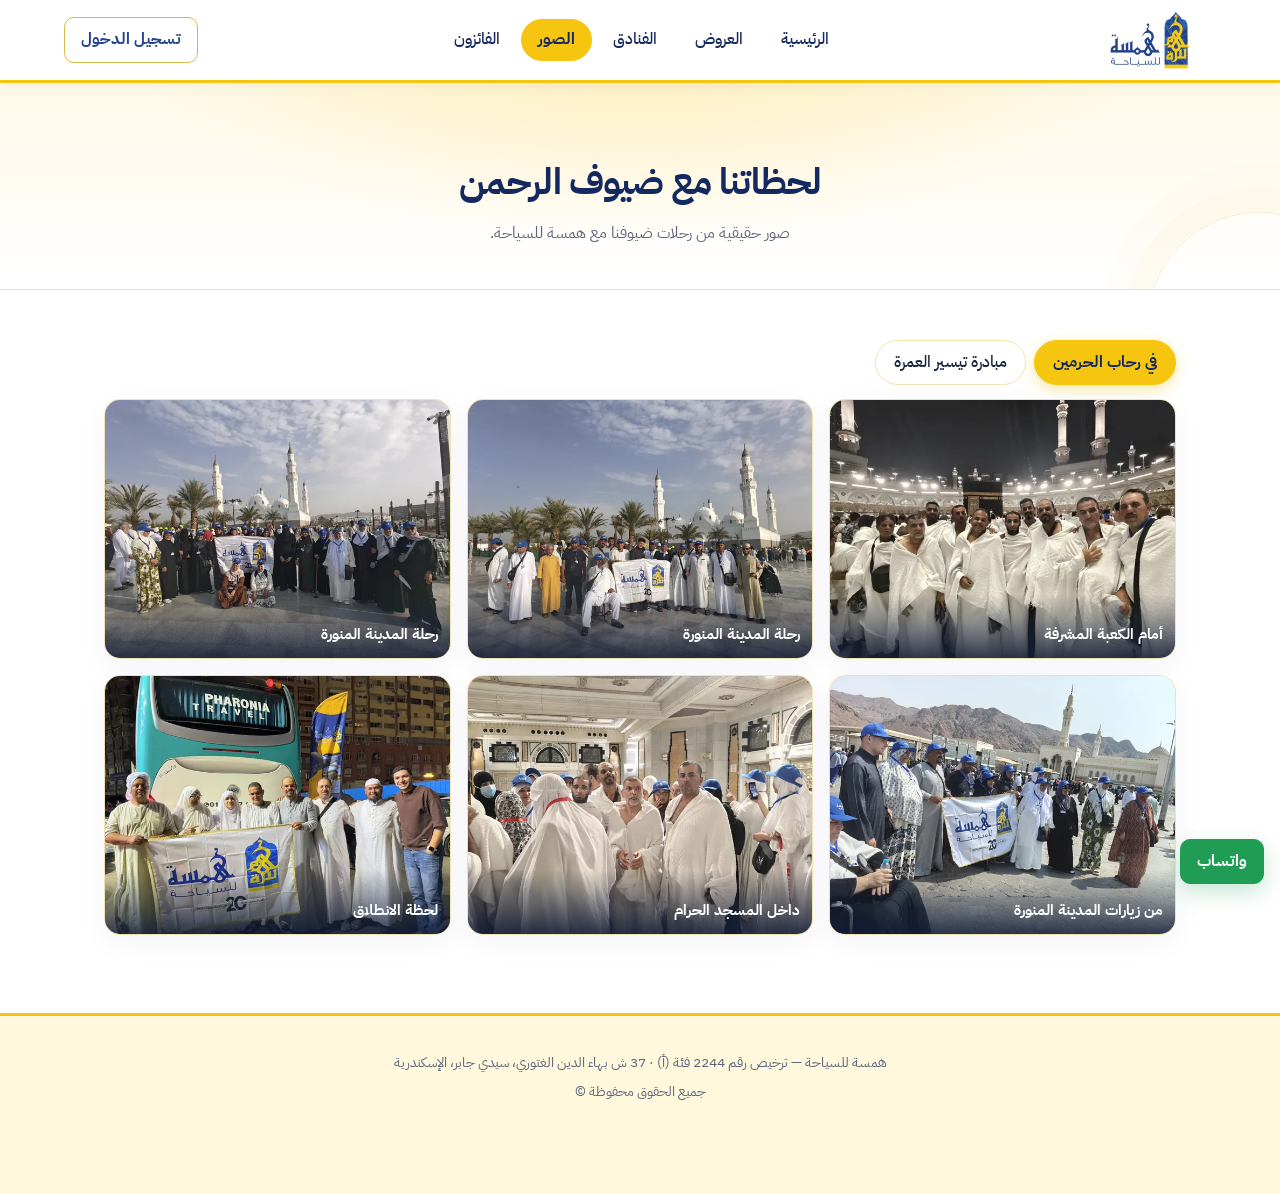
==== commit 630fa363: "Add files via upload" ====
--- a/gallery.html
+++ b/gallery.html
@@ -10,12 +10,12 @@
 <link rel="preconnect" href="https://fonts.googleapis.com">
 <link rel="preconnect" href="https://fonts.gstatic.com" crossorigin>
 <link rel="preconnect" href="https://script.google.com">
-<link href="https://fonts.googleapis.com/css2?family=IBM+Plex+Sans+Arabic:wght@400;500;700&display=swap" rel="stylesheet">
+<link rel="preload" as="style" href="https://fonts.googleapis.com/css2?family=IBM+Plex+Sans+Arabic:wght@400;700&display=swap" onload="this.onload=null;this.rel='stylesheet'"><noscript><link href="https://fonts.googleapis.com/css2?family=IBM+Plex+Sans+Arabic:wght@400;700&display=swap" rel="stylesheet"></noscript>
 <link rel="stylesheet" href="style.css">
 </head>
 <body>
-<header><a href="index.html" aria-label="همسة للسياحة"><img src="images/logo-header.webp" width="164" height="120" alt="همسة للسياحة" style="height:60px;display:block;width:auto" onerror="this.remove();this.parentNode.classList.add('logo-missing')"></a>
-<nav class="nv" aria-label="التنقل"><a href="index.html">الرئيسية</a><a href="offers.html">العروض</a><a href="hotels.html">الفنادق</a><a href="gallery.html" aria-current="page">الصور</a></nav>
+<header><a href="index.html" aria-label="همسة للسياحة"><img src="images/logo-header.webp" width="164" height="120" alt="همسة للسياحة" style="height:60px;display:block;width:auto" onerror="this.parentNode.classList.add('logo-missing');this.remove()"></a>
+<nav class="nv" aria-label="التنقل"><a href="index.html">الرئيسية</a><a href="offers.html">العروض</a><a href="hotels.html">الفنادق</a><a href="gallery.html" aria-current="page">الصور</a><a href="winners.html">الفائزون</a></nav>
 <span class="acts"><button id="adminBtn" type="button" hidden>لوحة التحكم</button> <button id="loginBtn" type="button">تسجيل الدخول</button></span></header>
 <div class="ph"><h1>لحظاتنا مع ضيوف الرحمن</h1><p>صور حقيقية من رحلات ضيوفنا مع همسة للسياحة.</p></div>
 <main>
@@ -57,7 +57,7 @@
   function show() {
     list = GPH.filter(p => p.c === cur);
     $('#gg').className = 'gg' + (list.some(p => p.r) ? ' mas' : '');
-    $('#gg').innerHTML = list.map((p, i) => `<a class="gi" href="images/gallery/${p.f}.webp" data-i="${i}" style="aspect-ratio:${p.r || '4/3'}"><img loading="lazy" decoding="async" width="640" height="480" alt="${e(p.t)}" src="images/gallery/${p.f}-t.webp" onerror="this.remove();this.parentNode.classList.add('no-image')"${p.p ? ` style="object-position:${p.p}"` : ''}>${p.q ? '' : `<span>${e(p.t)}</span>`}</a>`).join('');
+    $('#gg').innerHTML = list.map((p, i) => `<a class="gi" href="images/gallery/${p.f}.webp" data-i="${i}" style="aspect-ratio:${p.r || '4/3'}"><img loading="lazy" decoding="async" width="640" height="480" alt="${e(p.t)}" src="images/gallery/${p.f}-t.webp" onerror="this.parentNode.classList.add('no-image');this.remove()"${p.p ? ` style="object-position:${p.p}"` : ''}>${p.q ? '' : `<span>${e(p.t)}</span>`}</a>`).join('');
   }
   function tabs() {
     $('#gtabs').hidden = cats.length < 2;
--- a/style.css
+++ b/style.css
@@ -408,7 +408,7 @@
 .hrow>*{flex:1;text-align:center;padding:6px 10px;min-height:40px;display:inline-flex;align-items:center;justify-content:center}
 .hb2 .hrow .btn{margin-top:0}
 #hdlg{width:min(740px,96vw);padding:0;overflow:auto;max-height:94vh;max-height:94dvh}
-#hdlg .hx{position:absolute;top:10px;inset-inline-start:10px;z-index:2;width:42px;height:42px;min-height:42px;border-radius:50%;padding:0;background:#fff;border-color:var(--line);color:var(--hd)}
+#hdlg .hx{position:absolute;top:10px;inset-inline-end:10px;z-index:2;width:42px;height:42px;min-height:42px;border-radius:50%;padding:0;background:#fff;border-color:var(--line);color:var(--hd)}
 .hdh{position:relative;aspect-ratio:16/8;background:linear-gradient(135deg,#fff1c2,#fffaf0);display:grid;place-items:center}
 .hdh img{position:absolute;inset:0;width:100%;height:100%;object-fit:cover}
 .hdh.no{aspect-ratio:16/4}
@@ -491,3 +491,40 @@
 @media(max-width:520px){html{scroll-padding-top:82px}header>a:first-child{min-width:0}header>a:first-child:after{font-size:.96rem}.ty .plans{grid-template-columns:1fr}.ty .premium-plans{grid-template-columns:1fr 1fr}.ty .am{gap:5px}.ty .pl{padding:14px}.fb .row .bk{flex:1 1 100%}.wa{bottom:max(12px,env(safe-area-inset-bottom));inset-inline-start:max(12px,env(safe-area-inset-left))}}
 @media(max-width:360px){.ty .premium-plans{grid-template-columns:1fr}}
 @media(prefers-reduced-motion:reduce){html{scroll-behavior:auto}.fc,.hc,.hmc,.ty .pl{transition:none}}
+/* زر الواتساب العائم يختفي لما تكون نافذة مفتوحة */
+body:has(dialog[open]) .wa{display:none}
+.hdh>svg{width:56px;height:56px;color:var(--gd);opacity:.7}
+/* أزرار إجراءات العرض في لوحة التحكم تلف على سطر تاني بدل ما تخرج برّه الشاشة */
+td.ac{white-space:normal;min-width:118px}td.ac button{margin:2px 0;padding:6px 12px}
+/* جدول الزوار: الإيميل الطويل يلف بدل ما يزق الأزرار برّه الشاشة */
+#aview td[dir=ltr]{word-break:break-all;min-width:0;max-width:150px}
+/* قسم فيديو الضيوف في الرئيسية */
+.vd{display:grid;grid-template-columns:1fr minmax(240px,320px);gap:32px;align-items:center;margin:40px 0}
+.vd-k{display:inline-block;background:var(--tint);color:var(--gold);border:1px solid var(--line);border-radius:50px;padding:0 12px;font-size:.85rem;font-weight:700;margin-bottom:8px}
+.vd-t h2{margin:0 0 8px}.vd-t p{color:var(--mute);margin:0 0 16px;max-width:46ch}
+.vd-f{justify-self:center;width:100%;max-width:320px;border-radius:20px;overflow:hidden;background:#14295f;border:1px solid var(--line);box-shadow:0 12px 32px #14295f2a}
+.vd-f video{display:block;width:100%;height:auto;aspect-ratio:9/16;background:#14295f}
+@media(max-width:760px){.vd{grid-template-columns:1fr;gap:18px;text-align:center;margin:28px 0}.vd-t p{margin-inline:auto}.vd-f{max-width:300px}}
+/* عمرة التيسير: كارتين متساويين + صف الفئات المميزة تحتهم */
+.ty .pmx{display:grid;gap:10px}
+.ty .pm-h{display:flex;align-items:center;gap:10px;font-weight:700;color:var(--g);font-size:.95rem}
+.ty .pm-h:before,.ty .pm-h:after{content:"";flex:1;height:1px;background:var(--line)}
+.ty .pmx .premium-plans{margin-top:0;grid-template-columns:1fr 1fr;gap:12px}
+@media(max-width:420px){.ty .pmx .premium-plans{grid-template-columns:1fr}}
+footer a{color:inherit;text-decoration:underline;text-underline-offset:3px;overflow-wrap:anywhere}footer a[href^=tel]{white-space:nowrap;unicode-bidi:isolate}footer a:focus-visible{outline:3px solid var(--gold);outline-offset:2px;border-radius:4px}
+/* لوحة معلومات الحج المشتركة */
+.hj{background:linear-gradient(135deg,#e3ebfa,#fff8d6);border:1px solid var(--line);border-radius:16px;padding:16px;margin-bottom:16px;color:#101b36}
+.hj .hh{background:var(--hd);color:#fff;border-radius:12px;border-bottom:3px solid var(--y);padding:18px 20px}
+.hj .hs{display:inline-block;background:var(--y);color:var(--hd);font-weight:700;border-radius:50px;padding:2px 14px;font-size:.9rem;margin-bottom:8px}
+.hj h3{margin:0 0 4px;font-size:1.35rem}.hj .hh p{margin:0;opacity:.92;font-size:.95rem}
+.hj .hb{display:grid;gap:12px;margin-top:14px}
+.hj h4{margin:0 0 8px;color:var(--hd);font-size:1.05rem}
+.hj .inc{background:#fff;border:1px solid var(--line);border-radius:12px;padding:12px 16px}
+.hj ol{margin:0;padding-inline-start:22px;display:grid;gap:6px;font-size:.93rem}
+.hj details{background:#fff;border:1px solid var(--line);border-radius:12px;padding:0 16px;align-self:start}
+.hj summary{cursor:pointer;font-weight:700;color:var(--hd);min-height:46px;display:flex;align-items:center}
+.hj details[open] summary{border-bottom:1px dashed var(--line);margin-bottom:10px}
+.hj details ol{padding-bottom:14px}
+.hj .nt{margin:0;border:2px dashed var(--y);border-radius:12px;padding:10px 14px;font-weight:700;background:#fff}
+@media(min-width:760px){.hj .hb{grid-template-columns:1fr 1fr}.hj .inc,.hj .nt{grid-column:1/-1}}
+
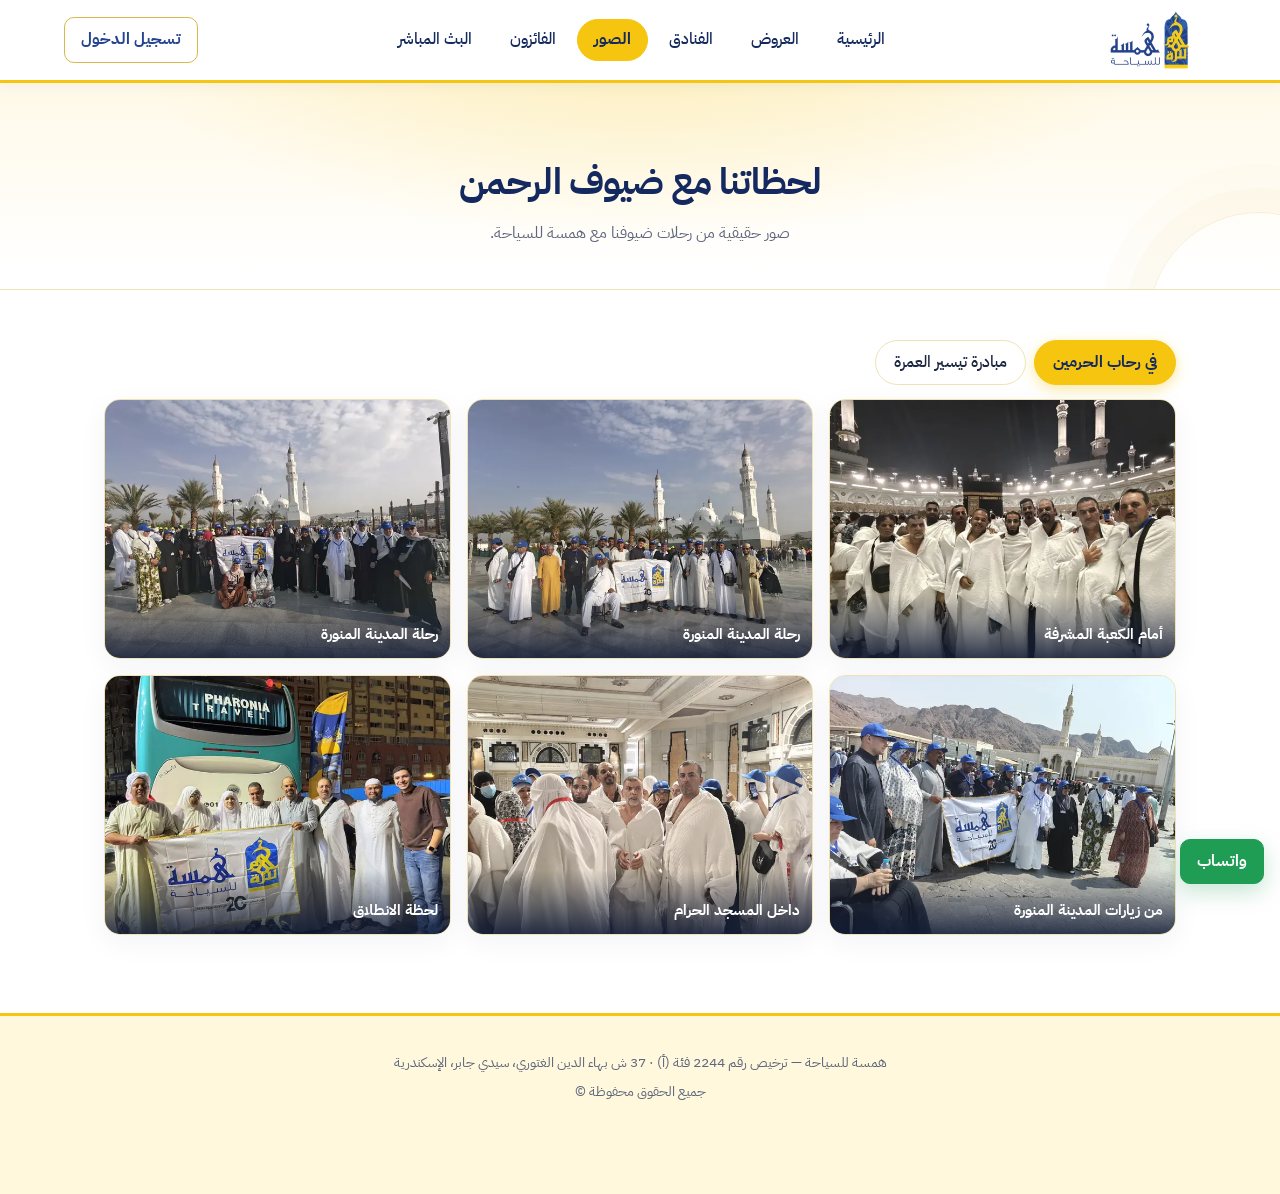
==== commit 284ba37a: "Add files via upload" ====
--- a/gallery.html
+++ b/gallery.html
@@ -15,7 +15,7 @@
 </head>
 <body>
 <header><a href="index.html" aria-label="همسة للسياحة"><img src="images/logo-header.webp" width="164" height="120" alt="همسة للسياحة" style="height:60px;display:block;width:auto" onerror="this.parentNode.classList.add('logo-missing');this.remove()"></a>
-<nav class="nv" aria-label="التنقل"><a href="index.html">الرئيسية</a><a href="offers.html">العروض</a><a href="hotels.html">الفنادق</a><a href="gallery.html" aria-current="page">الصور</a><a href="winners.html">الفائزون</a></nav>
+<nav class="nv" aria-label="التنقل"><a href="index.html">الرئيسية</a><a href="offers.html">العروض</a><a href="hotels.html">الفنادق</a><a href="gallery.html" aria-current="page">الصور</a><a href="winners.html">الفائزون</a><a href="live.html">البث المباشر</a></nav>
 <span class="acts"><button id="adminBtn" type="button" hidden>لوحة التحكم</button> <button id="loginBtn" type="button">تسجيل الدخول</button></span></header>
 <div class="ph"><h1>لحظاتنا مع ضيوف الرحمن</h1><p>صور حقيقية من رحلات ضيوفنا مع همسة للسياحة.</p></div>
 <main>
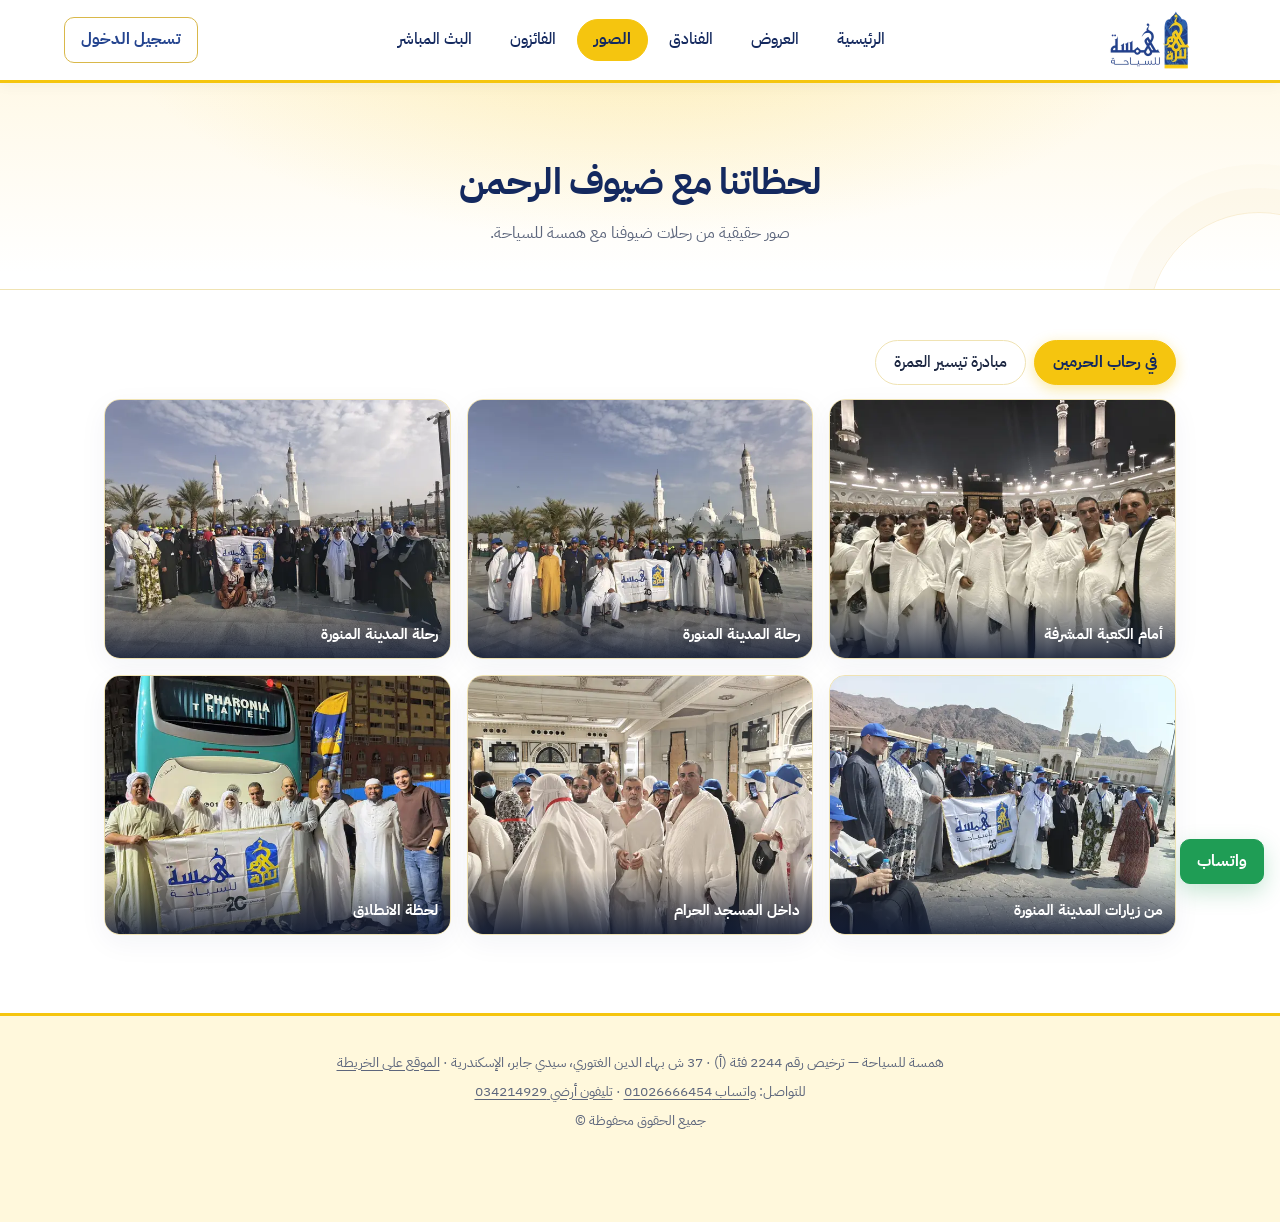
==== commit d4d280f8: "Add files via upload" ====
--- a/gallery.html
+++ b/gallery.html
@@ -21,7 +21,7 @@
 <main>
 <section id="gallery" aria-label="معرض الصور"><div class="tabs" id="gtabs" role="tablist"></div><div class="gg" id="gg"></div></section>
 </main>
-<footer>همسة للسياحة — ترخيص رقم 2244 فئة (أ) · 37 ش بهاء الدين الغتوري، سيدي جابر، الإسكندرية<br>جميع الحقوق محفوظة ©</footer>
+<footer>همسة للسياحة — ترخيص رقم 2244 فئة (أ) · 37 ش بهاء الدين الغتوري، سيدي جابر، الإسكندرية · <a href="https://maps.app.goo.gl/uAYgXrmwPMYy7Jo26" target="_blank" rel="noopener">الموقع على الخريطة</a><br>للتواصل: <a href="https://wa.me/201026666454" target="_blank" rel="noopener">واتساب <span dir="ltr">01026666454</span></a> · <a href="tel:034214929">تليفون أرضي <span dir="ltr">034214929</span></a><br>جميع الحقوق محفوظة ©</footer>
 <a class="btn wa" id="wa" target="_blank" rel="noopener">واتساب</a>
 
 <dialog id="glb" aria-label="معرض الصور"><button class="gx" type="button" aria-label="إغلاق">✕</button><button class="gn gp" type="button" aria-label="السابق"><svg width="22" height="22" viewBox="0 0 24 24" fill="none" stroke="currentColor" stroke-width="2.6" stroke-linecap="round" stroke-linejoin="round" aria-hidden="true"><path d="M9 5l7 7-7 7"/></svg></button><button class="gn gnx" type="button" aria-label="التالي"><svg width="22" height="22" viewBox="0 0 24 24" fill="none" stroke="currentColor" stroke-width="2.6" stroke-linecap="round" stroke-linejoin="round" aria-hidden="true"><path d="M15 5l-7 7 7 7"/></svg></button><figure><img alt=""><figcaption><b></b><small></small></figcaption></figure></dialog>
